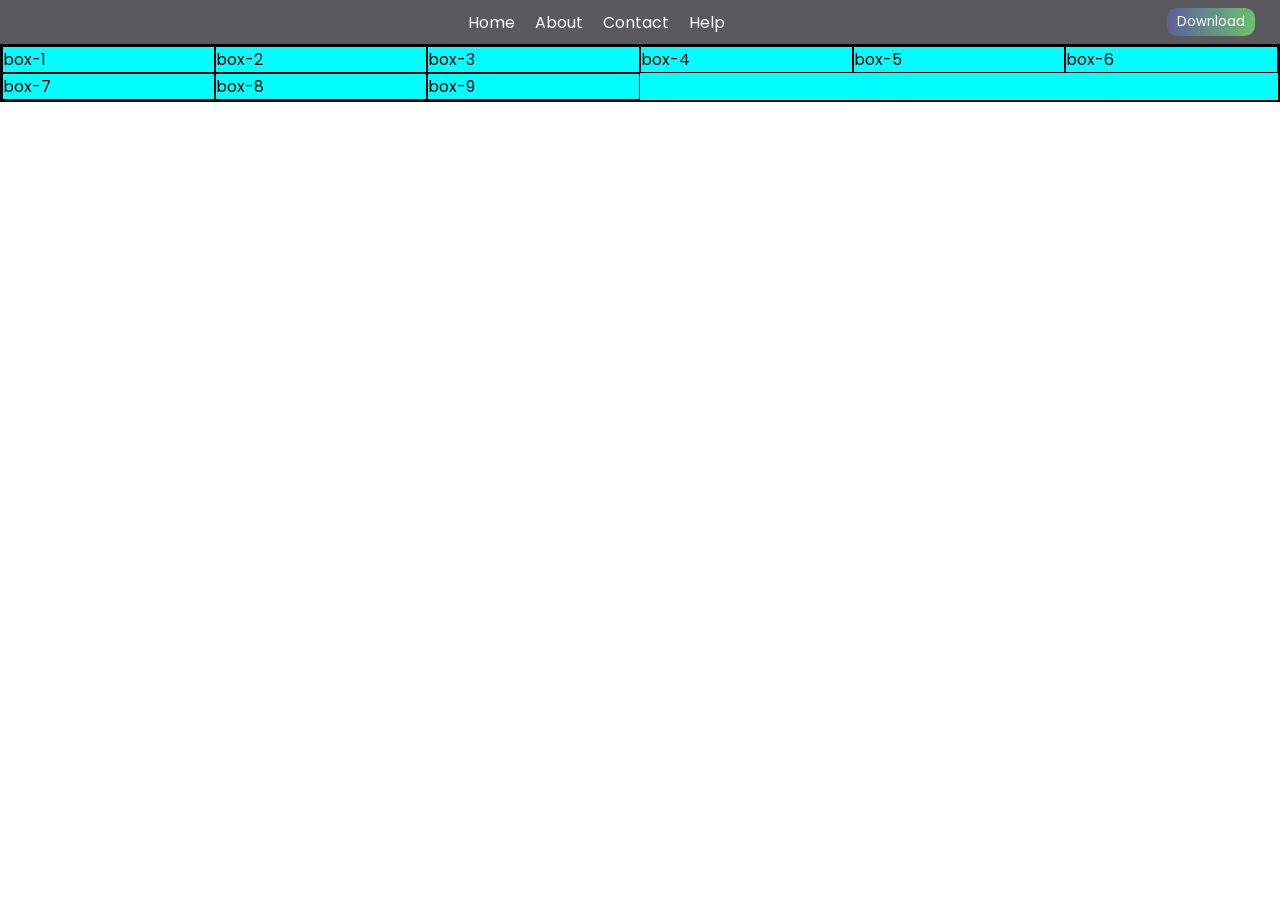
==== index.html @ 25221c34 "Add files via upload" ====
<!DOCTYPE html>
<html lang="en">

<head>
    <meta charset="UTF-8">
    <meta name="viewport" content="width=device-width, initial-scale=1.0">
    <title>navigation</title>
    <link rel="stylesheet" href="./style.css">

</head>

<body>
    <nav class="navigation">
        <div>
            <img class="logo" src="./assets/logo.svg" alt="">
        </div>
        <div class="menu-links">
            <a href="">Home</a>
            <a href="">About</a>
            <a href="">Contact</a>
            <a href="">Help</a>
        </div>
        <div>
            <button class="btn-nav">Download</button>
        </div>
    </nav>

    <div class="container">
        <!-- div.box-$*9{box-$} -->
        <div class="box box-1">box-1</div>
        <div class="box box-2">box-2</div>
        <div class="box box-3">box-3</div>
        <div class="box box-4">box-4</div>
        <div class="box box-5">box-5</div>
        <div class="box box-6">box-6</div>
        <div class="box box-7">box-7</div>
        <div class="box box-8">box-8</div>
        <div class="box box-9">box-9</div>
    </div>
    <!-- <div class="iframetag">
        <h1>Iframe tag</h1>
        <iframe width="560" height="315" src="https://www.youtube.com/embed/gSxl90vHJO4?si=rBKTrCVaa87Q_Ceg"
            title="YouTube video player" frameborder="0"
            allow="accelerometer; autoplay; clipboard-write; encrypted-media; gyroscope; picture-in-picture; web-share"
            referrerpolicy="strict-origin-when-cross-origin" allowfullscreen></iframe>
    </div> -->
    <!-- <div class="image">
        <img src="./assets/logo.png" alt="" width="500px" height="500px">

    </div> -->
</body>

</html>
---- style.css ----
@import url('https://fonts.googleapis.com/css2?family=Poppins:ital,wght@0,100;0,200;0,300;0,400;0,500;0,600;0,700;0,800;0,900;1,100;1,200;1,300;1,400;1,500;1,600;1,700;1,800;1,900&display=swap');

* {
    font-family: "Poppins", sans-serif;
    font-style: normal;
    padding: 0%;
    margin: 0%;
}

a {
    text-decoration: none;
}

.navigation {
    display: flex;
    justify-content: space-between;
    align-items: center;
    background-color: rgb(89, 89, 94);
    padding: 8px 25px;
}

.logo {
    width: 40px;
}

.menu-links {
    display: flex;
    gap: 20px;

}

.menu-links a {
    color: white;
}

.btn-nav {
    background: linear-gradient(to right, rgb(94, 94, 157), rgb(107, 193, 107));
    border: none;
    padding: 4px 10px;
    border-radius: 10px;
    color: white;
    cursor: pointer;
}

.container {
    border: 2px solid black;
    background-color: aqua;
    display: grid;
    /* grid-template-columns: 100px 100px 100px; */
    /* grid-template-columns: 1fr 3fr 1fr; */
    /* grid-template-columns: repeat(3, 2fr);
    grid-template-columns: minmax(200px, 1fr) minmax(200px, 1fr);
    grid-template-columns: repeat(3, minmax(200px, 1fr)); */
    grid-template-columns: repeat(auto-fit, minmax(200px, 1fr));

}

.box {
    border: 1px solid;
}
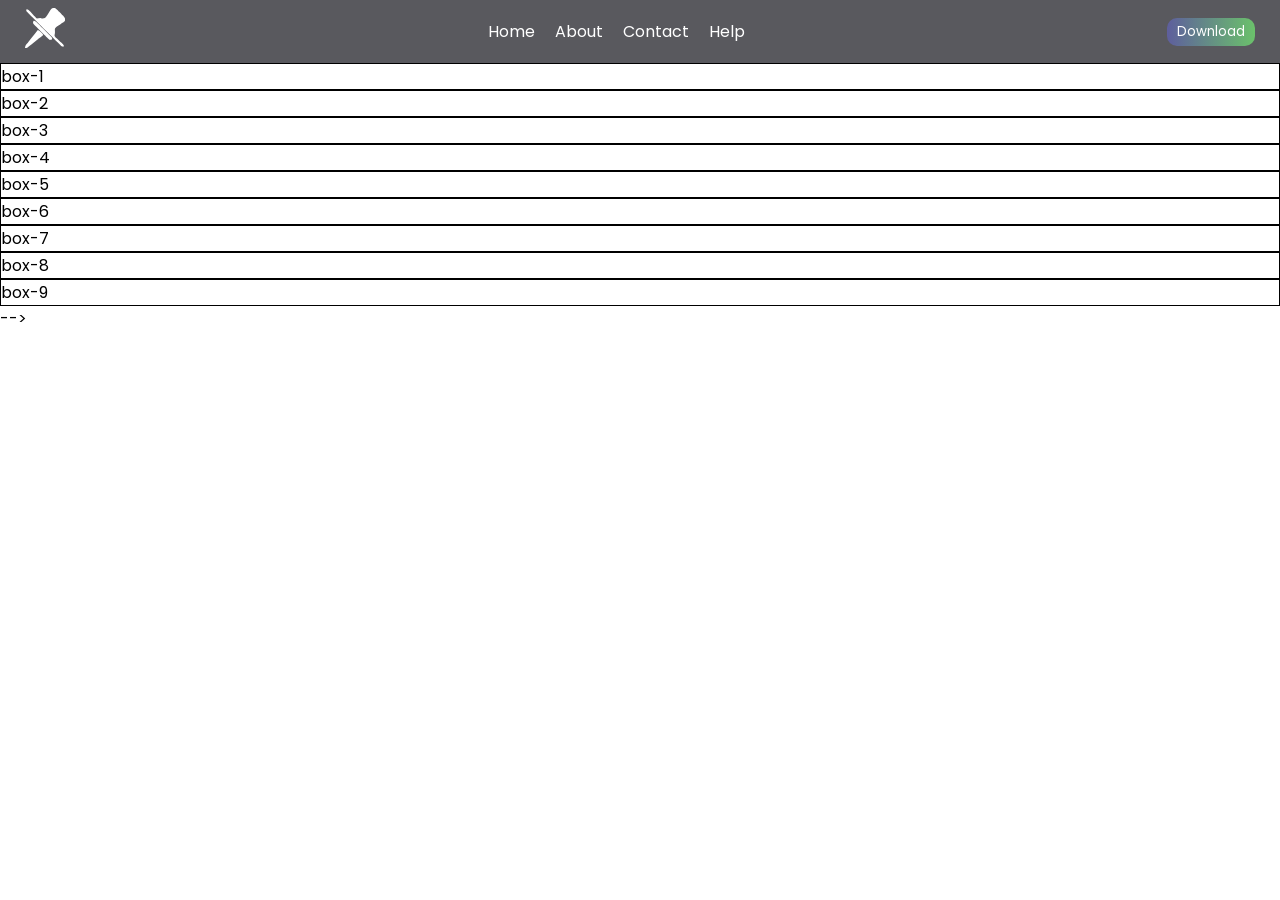
==== commit 16bd7807: "Fix HTML formatting and restore structure" ====
--- a/index.html
+++ b/index.html
@@ -25,7 +25,7 @@
         </div>
     </nav>
 
-    <div class="container">
+    <!-- <div class="container">
         <!-- div.box-$*9{box-$} -->
         <div class="box box-1">box-1</div>
         <div class="box box-2">box-2</div>
@@ -35,7 +35,7 @@
         <div class="box box-6">box-6</div>
         <div class="box box-7">box-7</div>
         <div class="box box-8">box-8</div>
-        <div class="box box-9">box-9</div>
+        <div class="box box-9">box-9</div> -->
     </div>
     <!-- <div class="iframetag">
         <h1>Iframe tag</h1>
@@ -50,4 +50,4 @@
     </div> -->
 </body>
 
-</html>+</html>
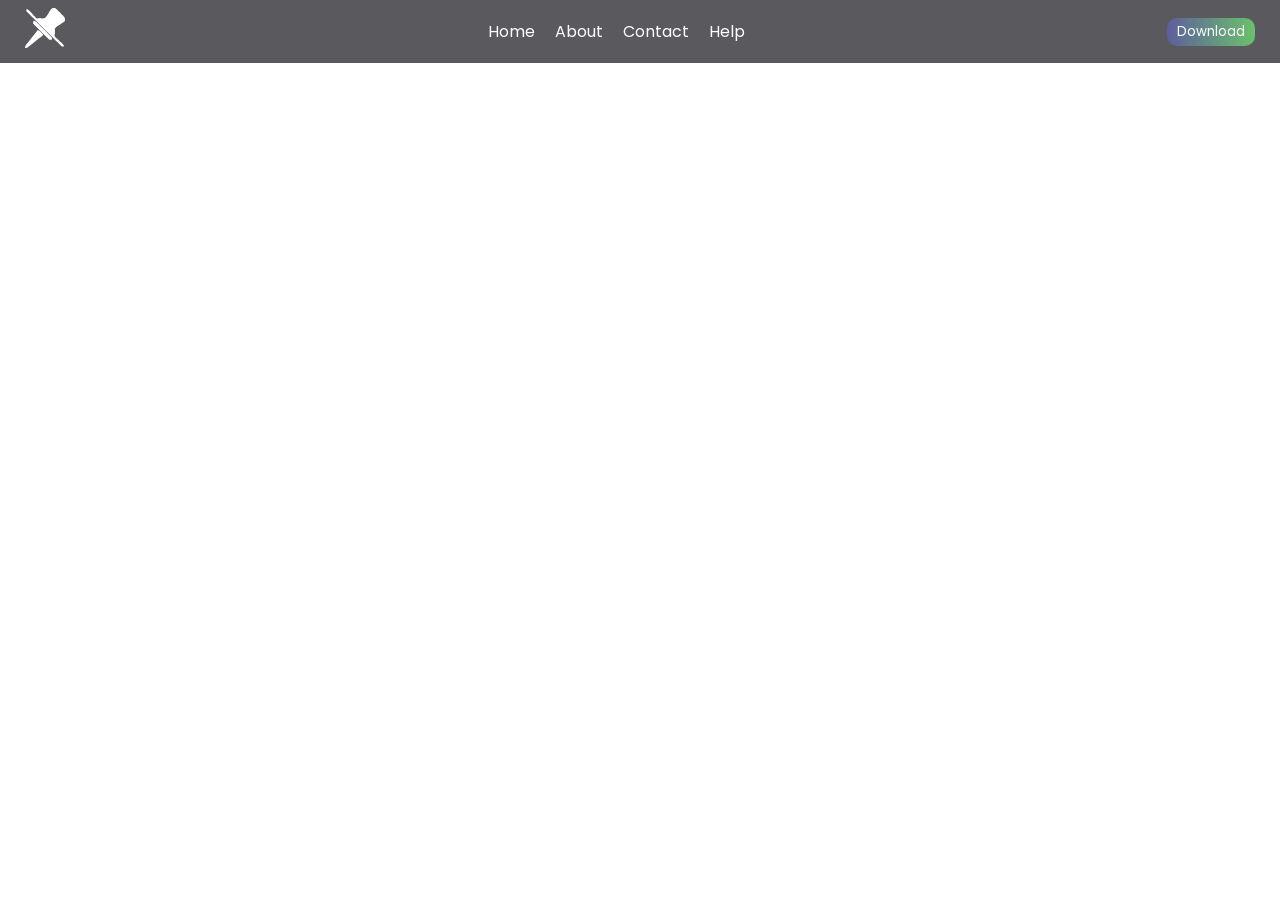
==== commit 04583234: "Fix HTML formatting and remove commented sections" ====
--- a/index.html
+++ b/index.html
@@ -26,7 +26,7 @@
     </nav>
 
     <!-- <div class="container">
-        <!-- div.box-$*9{box-$} -->
+        <!-- div.box-$*9{box-$}
         <div class="box box-1">box-1</div>
         <div class="box box-2">box-2</div>
         <div class="box box-3">box-3</div>
@@ -35,8 +35,8 @@
         <div class="box box-6">box-6</div>
         <div class="box box-7">box-7</div>
         <div class="box box-8">box-8</div>
-        <div class="box box-9">box-9</div> -->
-    </div>
+        <div class="box box-9">box-9</div>
+    </div> -->
     <!-- <div class="iframetag">
         <h1>Iframe tag</h1>
         <iframe width="560" height="315" src="https://www.youtube.com/embed/gSxl90vHJO4?si=rBKTrCVaa87Q_Ceg"
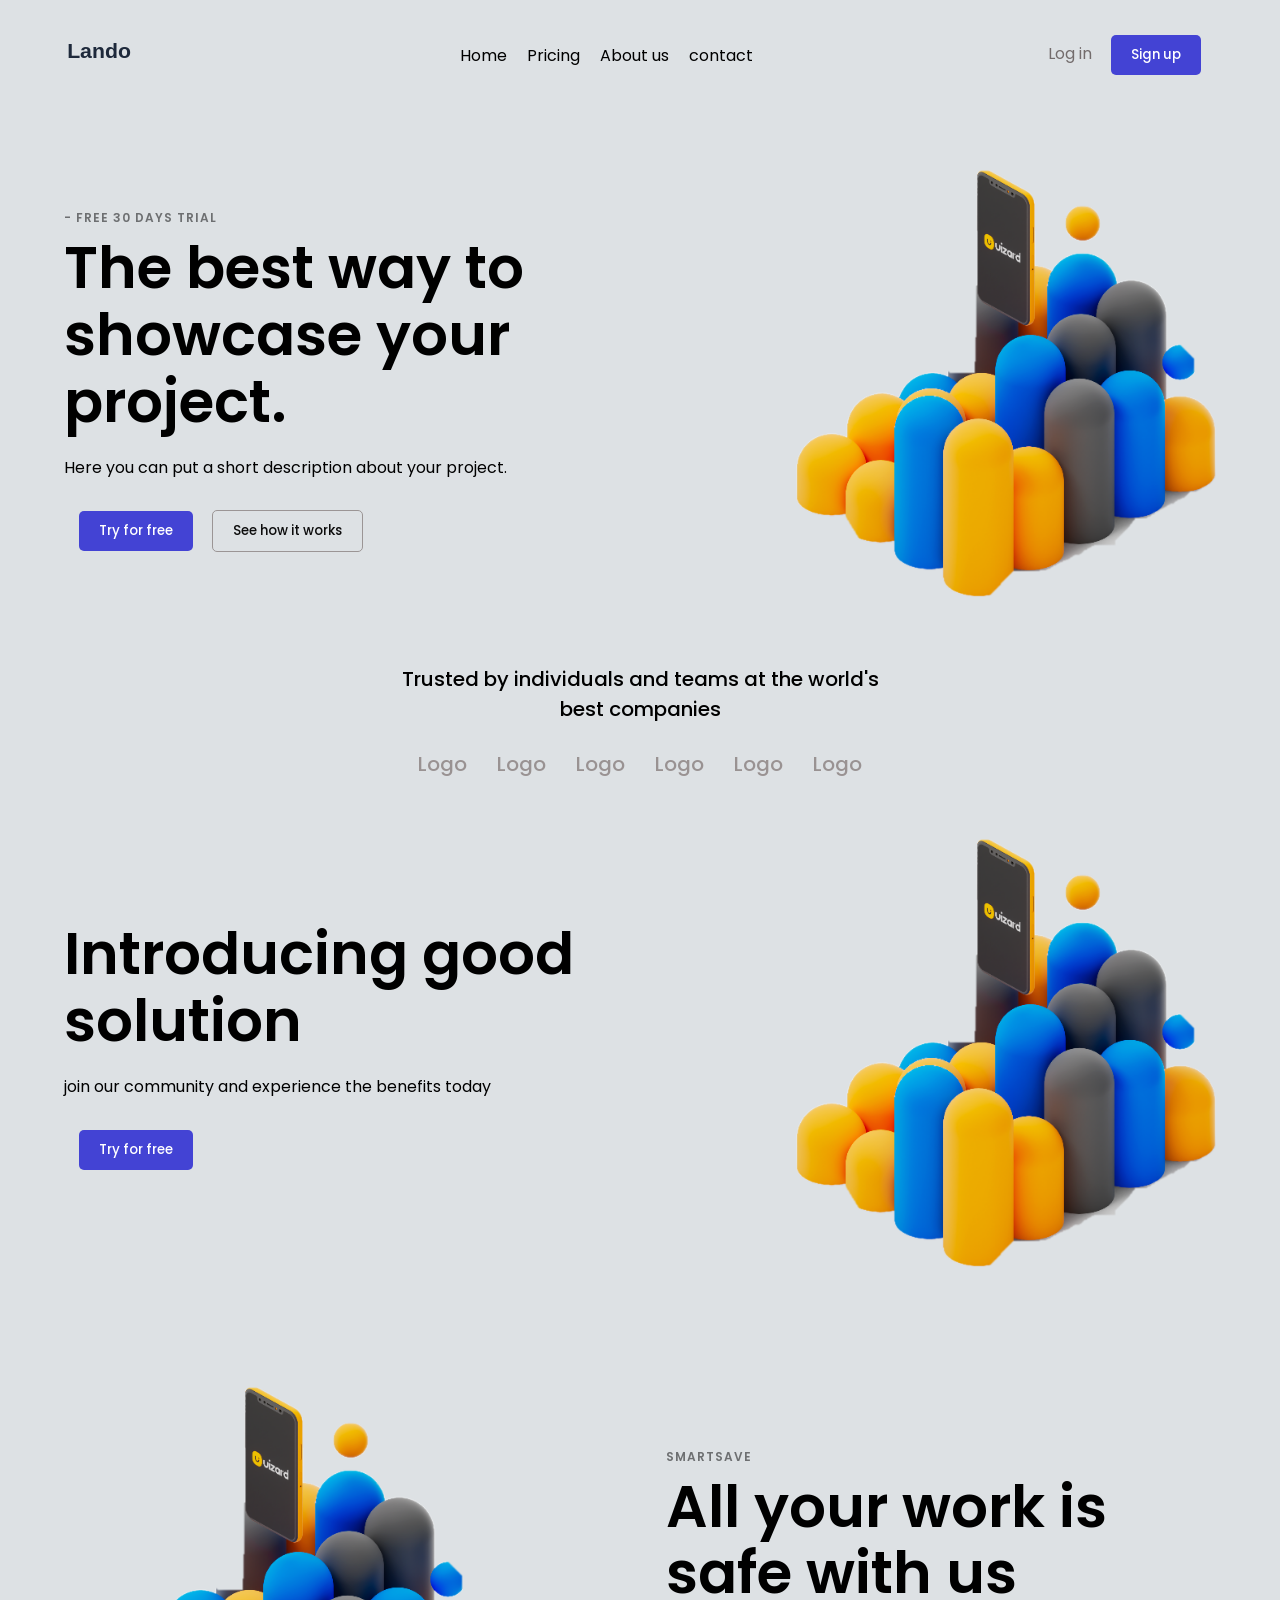
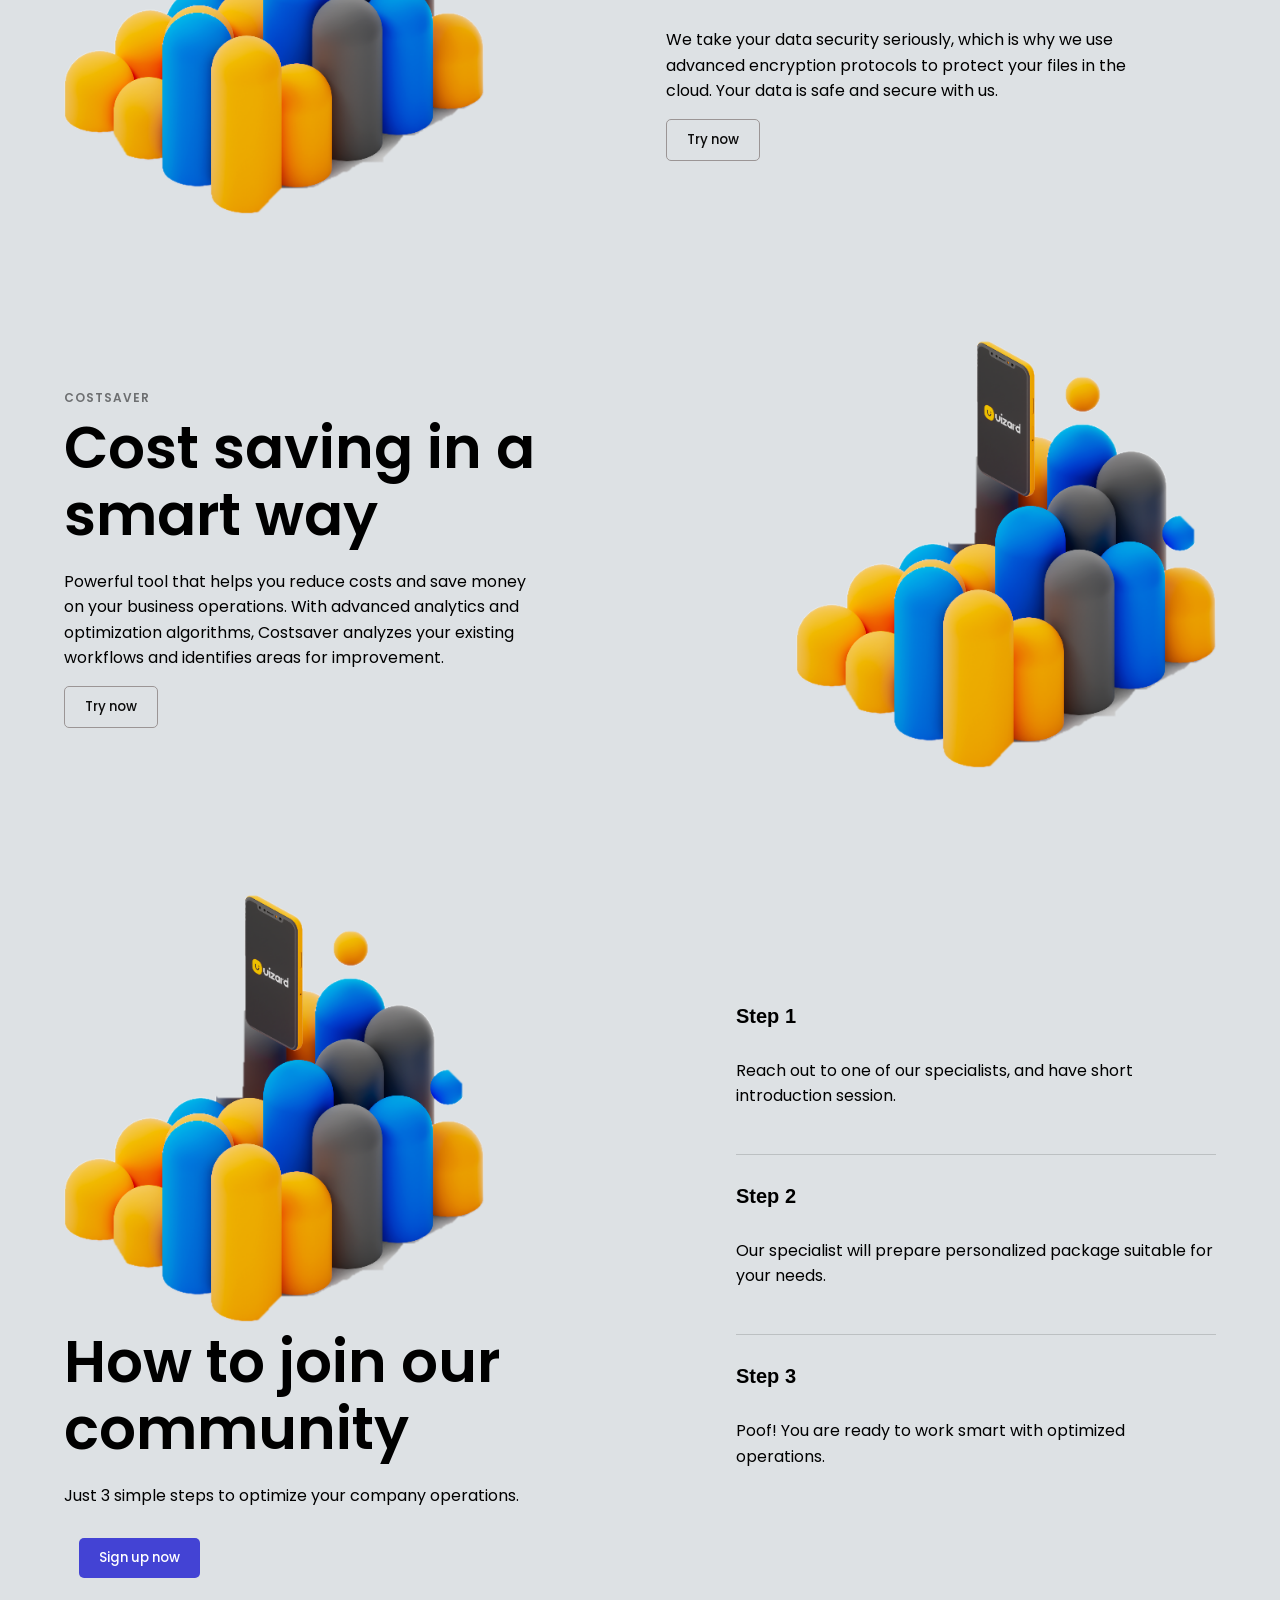
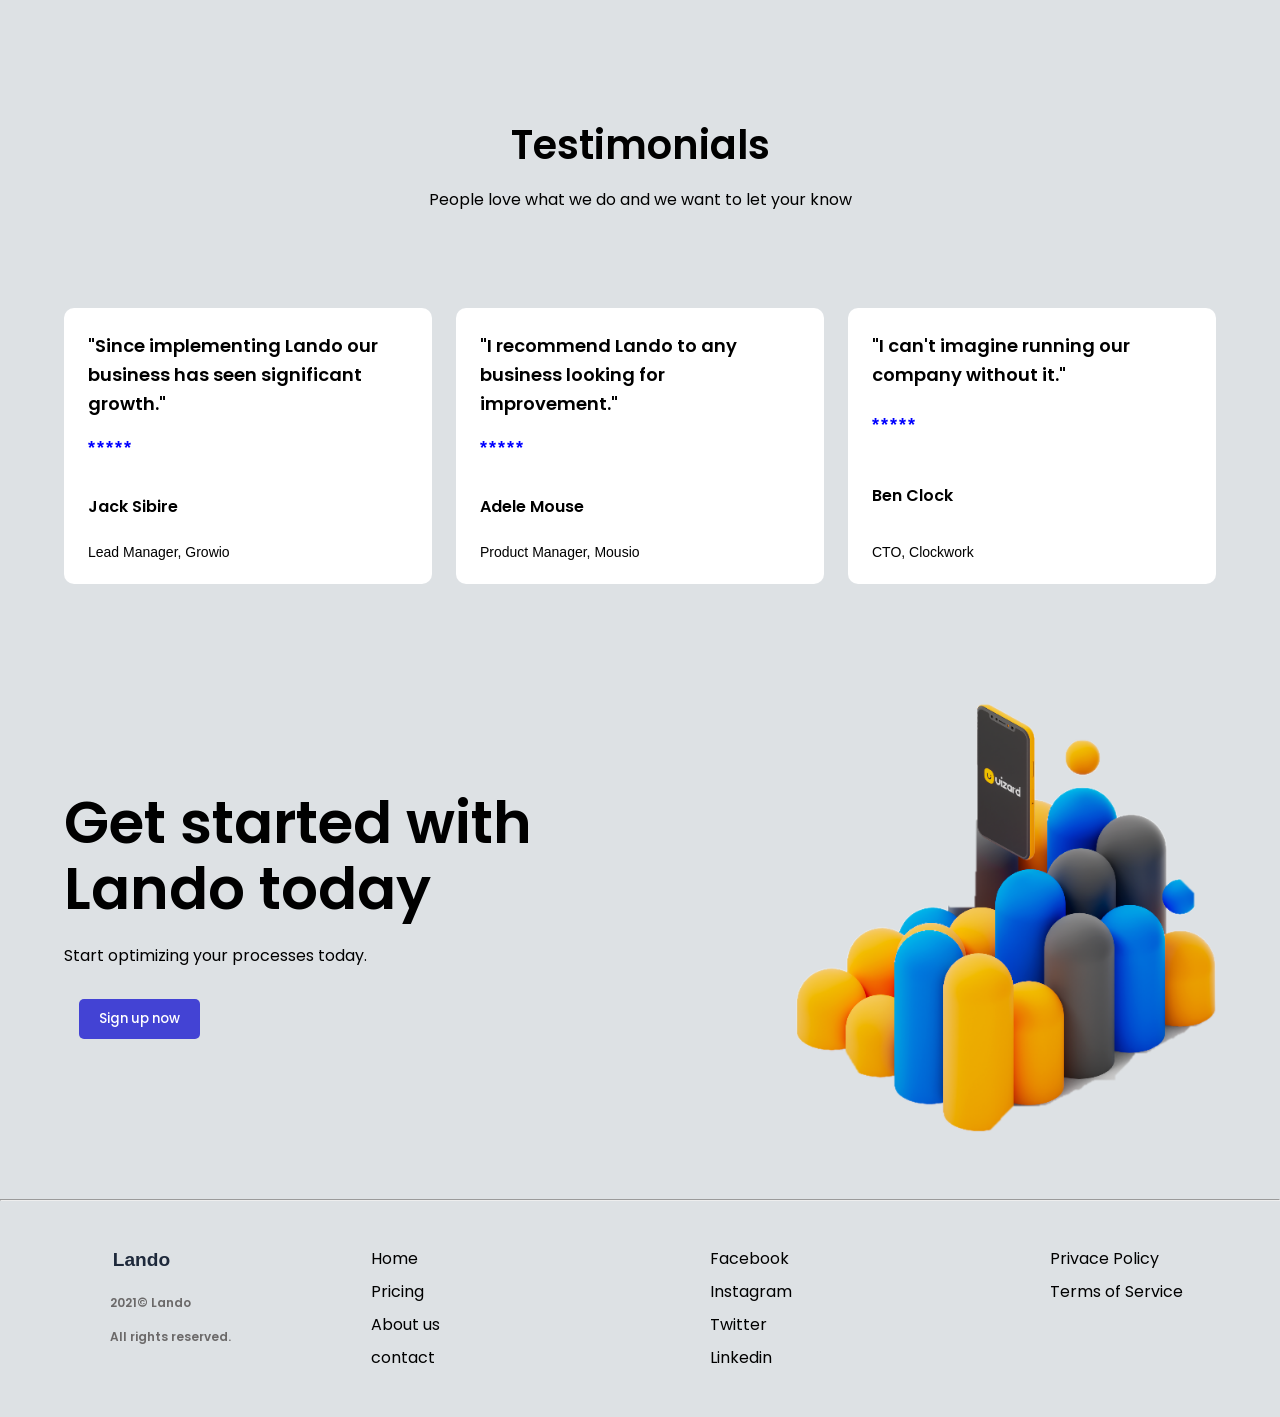
==== commit 26c1353c: "Add files via upload" ====
--- a/index.html
+++ b/index.html
@@ -4,7 +4,7 @@
 <head>
     <meta charset="UTF-8">
     <meta name="viewport" content="width=device-width, initial-scale=1.0">
-    <title>navigation</title>
+    <title>mini-project</title>
     <link rel="stylesheet" href="./style.css">
 
 </head>
@@ -12,42 +12,172 @@
 <body>
     <nav class="navigation">
         <div>
-            <img class="logo" src="./assets/logo.svg" alt="">
+            <img class="main-logo" src="./assets/logo.svg" alt="">
         </div>
         <div class="menu-links">
             <a href="">Home</a>
-            <a href="">About</a>
-            <a href="">Contact</a>
-            <a href="">Help</a>
+            <a href="">Pricing</a>
+            <a href="">About us</a>
+            <a href="">contact</a>
         </div>
         <div>
-            <button class="btn-nav">Download</button>
+            <a href="">Log in</a>
+            <button class="btn-nav">Sign up</button>
         </div>
     </nav>
 
-    <!-- <div class="container">
-        <!-- div.box-$*9{box-$}
-        <div class="box box-1">box-1</div>
-        <div class="box box-2">box-2</div>
-        <div class="box box-3">box-3</div>
-        <div class="box box-4">box-4</div>
-        <div class="box box-5">box-5</div>
-        <div class="box box-6">box-6</div>
-        <div class="box box-7">box-7</div>
-        <div class="box box-8">box-8</div>
-        <div class="box box-9">box-9</div>
-    </div> -->
-    <!-- <div class="iframetag">
-        <h1>Iframe tag</h1>
-        <iframe width="560" height="315" src="https://www.youtube.com/embed/gSxl90vHJO4?si=rBKTrCVaa87Q_Ceg"
-            title="YouTube video player" frameborder="0"
-            allow="accelerometer; autoplay; clipboard-write; encrypted-media; gyroscope; picture-in-picture; web-share"
-            referrerpolicy="strict-origin-when-cross-origin" allowfullscreen></iframe>
-    </div> -->
-    <!-- <div class="image">
-        <img src="./assets/logo.png" alt="" width="500px" height="500px">
+    <div class="home page0">
+        <div class="home-p">
+            <p class="badge">- FREE 30 DAYS TRIAL</p>
+            <p class="head">The best way to showcase your project.</p>
+            <p class="description">Here you can put a short description about your project.</p>
+            <button class="btn-nav">Try for free</button>
+            <button class="btn">See how it works</button>
+        </div>
+        <div>
+            <img class="image image1" src="./assets/home-icon-2.png" alt="">
+        </div>
+    </div>
+    <div class="design">
+        <span>Trusted by individuals and teams at the world's <br> best companies </span><br>
+        <div class="logo">
+            <span>Logo</span>
+            <span>Logo</span>
+            <span>Logo</span>
+            <span>Logo</span>
+            <span>Logo</span>
+            <span>Logo</span>
+        </div>
+    </div>
+    <div class="home page-1">
+        <div class="page-1.1">
+            <p class="head">Introducing good solution</p>
+            <p>join our community and experience the benefits today</p>
+            <button class=" btn-nav">Try for free</button>
+        </div>
+        <img class="image image2" src="./assets/home-icon-2.png" alt="">
+    </div>
 
-    </div> -->
-</body>
+    <div class="home page-2">
+        <div>
+            <img class="image image3" src="./assets/home-icon-2.png" alt="">
+        </div>
+        <div>
+            <p class="badge">SMARTSAVE</p>
+            <p class="head">All your work is safe
+                with us</p>
+            <p>We take your data security seriously, which is
+                why we use advanced encryption protocols
+                to protect your files in the cloud. Your data is
+                safe and secure with us.</p>
+            <button class=" btn">Try now</button>
+        </div>
+    </div>
 
-</html>
+    <div class="home page-3">
+        <div>
+            <p class="badge">COSTSAVER</p>
+            <p class="head">Cost saving in a
+                smart way</p>
+            <p>Powerful tool that helps you reduce costs and save money on
+                your business operations. With advanced analytics and
+                optimization algorithms, Costsaver analyzes your existing
+                workflows and identifies areas for improvement.</p>
+            <button class=" btn">Try now</button>
+        </div>
+        <div>
+            <img class="image image3" src="./assets/home-icon-2.png" alt="">
+        </div>
+    </div>
+
+    <div class="home page-4">
+        <div>
+            <img class="image image3" src="./assets/home-icon-2.png" alt="">
+            <p class="head">How to join our
+                community</p>
+            <p>Just 3 simple steps to optimize your company
+                operations.</p>
+            <button class=" btn-nav">Sign up now</button>
+        </div>
+
+        <div class="steps">
+            <h1>step 1</h1>
+            <p>Reach out to one of our specialists,
+                and have short introduction session.</p>
+            <hr>
+            <h1>step 2</h1>
+            <p>Our specialist will prepare
+                personalized package suitable for
+                your needs.</p>
+            <hr>
+            <h1>step 3</h1>
+            <p>Poof! You are ready to work smart
+                with optimized operations.</p>
+
+        </div>
+
+    </div>
+    <div class="page-5">
+        <p class="head-1"> Testimonials</p>
+        <p class="p-5">People love what we do and we want to let your know</p>
+    </div>
+    <div class="card">
+        <div class="cards card-1">
+            <p class="review">"Since implementing
+                Lando our business has
+                seen significant growth."</p>
+            <span class="star">*****</span><br>
+            <span class="name">Jack Sibire</span><br>
+            <span class="role">Lead Manager, Growio</span>
+        </div>
+        <div class="cards card-2">
+            <p class="review">"I recommend Lando to
+                any business looking for
+                improvement."</p>
+            <span class="star">*****</span><br>
+            <span class="name">Adele Mouse</span><br>
+            <span class="role">Product Manager, Mousio</span>
+        </div>
+        <div class="cards card-3">
+            <p class="review">"I can't imagine running
+                our company without it."</p>
+            <span class="star">*****</span><br>
+            <span class="name">Ben Clock</span><br>
+            <span class="role">CTO, Clockwork</span>
+        </div>
+    </div>
+
+    <div class="home page-6">
+        <div>
+            <p class="head">Get started with Lando today</p>
+            <p>Start optimizing your processes today.</p>
+            <button class=" btn-nav">Sign up now</button>
+        </div>
+        <div>
+            <img class="image image3" src="./assets/home-icon-2.png" alt="">
+        </div>
+    </div>
+    <hr>
+    <nav class="navigation-down">
+        <div class="nav-1">
+            <img class="logo-1" src="./assets/logo.svg" alt="">
+            <p class="end">2021&copy; Lando</p>
+            <p class="end">All rights reserved.</p>
+        </div>
+        <div class="menu1-links links ">
+            <a href="">Home</a>
+            <a href="">Pricing</a>
+            <a href="">About us</a>
+            <a href="">contact</a>
+        </div>
+        <div class="social-links links">
+            <a href="">Facebook</a>
+            <a href="">Instagram</a>
+            <a href="">Twitter</a>
+            <a href="">Linkedin</a>
+        </div>
+        <div class="policy-links links">
+            <a href="">Privace Policy</a>
+            <a href="">Terms of Service</a>
+        </div>
+</body>
--- a/style.css
+++ b/style.css
@@ -5,56 +5,404 @@
     font-style: normal;
     padding: 0%;
     margin: 0%;
+    background-color: rgb(221, 225, 228);
 }
 
 a {
     text-decoration: none;
+    color: rgb(115, 108, 108);
+}
+
+p {
+    font-size: 16px;
+    max-width: 480px;
+    line-height: 1.6;
+    margin-bottom: 15px;
 }
 
 .navigation {
     display: flex;
     justify-content: space-between;
     align-items: center;
-    background-color: rgb(89, 89, 94);
-    padding: 8px 25px;
-}
-
-.logo {
-    width: 40px;
+    padding: 20px 5%;
+    max-width: 1200px;
+}
+
+.main-logo {
+    width: 100px;
+    /* display: block;
+    height: auto; */
 }
 
 .menu-links {
     display: flex;
     gap: 20px;
-
+    cursor: pointer;
+    align-items: center;
 }
 
 .menu-links a {
-    color: white;
+    color: black;
+    font: 600;
+    transition: color 0.2s;
+}
+
+.menu-links a:hover {
+    color: rgb(99, 99, 222);
 }
 
 .btn-nav {
-    background: linear-gradient(to right, rgb(94, 94, 157), rgb(107, 193, 107));
+    padding: 10px 20px;
+    border-radius: 5px;
+    margin: 15px;
     border: none;
-    padding: 4px 10px;
-    border-radius: 10px;
+    background-color: rgb(67, 67, 212);
     color: white;
     cursor: pointer;
-}
-
-.container {
-    border: 2px solid black;
-    background-color: aqua;
-    display: grid;
-    /* grid-template-columns: 100px 100px 100px; */
-    /* grid-template-columns: 1fr 3fr 1fr; */
-    /* grid-template-columns: repeat(3, 2fr);
-    grid-template-columns: minmax(200px, 1fr) minmax(200px, 1fr);
-    grid-template-columns: repeat(3, minmax(200px, 1fr)); */
-    grid-template-columns: repeat(auto-fit, minmax(200px, 1fr));
-
-}
-
-.box {
-    border: 1px solid;
+    font-weight: 500;
+    transition: 0.3s;
+}
+
+.btn-nav:hover {
+    background-color: rgb(240, 240, 246);
+    color: black;
+}
+
+.btn {
+    padding: 10px 20px;
+    border-radius: 5px;
+    border: 1px solid rgb(155, 149, 149);
+    background-color: transparent;
+    color: rgb(12, 12, 12);
+    cursor: pointer;
+    font-weight: 500;
+    transition: 0.3s;
+}
+
+.btn:hover {
+    background-color: rgb(67, 67, 212);
+    color: white;
+    border: none;
+}
+
+.home {
+    display: flex;
+    justify-content: space-between;
+    align-items: center;
+    max-width: 1200px;
+    padding: 60px 5%;
+    gap: 40px;
+    min-height: auto;
+}
+
+.badge {
+    font-size: 12px;
+    font-weight: 600;
+    color: rgb(109, 111, 113);
+    letter-spacing: 1px;
+    margin-bottom: 8px;
+}
+
+.head {
+    max-width: 550px;
+    font-size: 58px;
+    /* font-size: clamp(2rem, 4vw, 3.5rem); */
+    font-weight: 600;
+    line-height: 1.15;
+    margin-bottom: 20px;
+}
+
+.head-1 {
+    font-size: 40px;
+    /* font-size: clamp(1.8rem, 3.5vw, 2.5rem); */
+    font-weight: 600;
+    text-align: center;
+    margin-bottom: 10px;
+}
+
+.image {
+    width: 100%;
+    max-width: 420px;
+    object-fit: contain;
+    height: auto;
+}
+
+.design {
+    text-align: center;
+}
+
+.design span {
+    font-size: 20px;
+    font-weight: 500;
+}
+
+.logo {
+    font-weight: 600;
+    color: rgb(153, 146, 146);
+    font-size: 24px;
+    display: flex;
+    margin-top: 25px;
+    justify-content: center;
+    align-items: center;
+    gap: 30px;
+    flex-wrap: wrap;
+}
+
+.steps {
+    display: flex;
+    flex-direction: column;
+    row-gap: 30px;
+}
+
+
+.steps h1 {
+    font-size: 20px;
+    font-weight: 700;
+    text-transform: capitalize;
+}
+
+.steps hr {
+    border: none;
+    border-top: 1px solid rgba(0, 0, 0, 0.15);
+}
+
+
+.page-5 {
+    display: flex;
+    flex-direction: column;
+    align-items: center;
+    text-align: center;
+    padding: 60px;
+}
+
+.p-5 {
+    font-size: 16px;
+    max-width: 600px;
+}
+
+
+.card {
+    display: flex;
+    justify-content: center;
+    gap: 24px;
+    max-width: 1200px;
+    flex-wrap: wrap;
+    margin: 20px auto 60px;
+    padding: 0 5%;
+
+}
+
+.cards {
+    flex: 1 1 280px;
+    max-width: 350px;
+    padding: 24px;
+    border: none;
+    background: white;
+    color: black;
+    border-radius: 10px;
+    display: flex;
+    flex-direction: column;
+    justify-content: space-between;
+}
+
+
+.review {
+    font-size: 18px;
+    font-weight: 600;
+    background-color: white;
+    margin-bottom: 20px;
+}
+
+.star {
+    color: blue;
+    font-size: 18px;
+    font-weight: 900;
+    background-color: white;
+    letter-spacing: 2px;
+    margin-bottom: 10px;
+    display: block;
+}
+
+.name {
+    font-size: 16px;
+    font-weight: 600;
+    background-color: white;
+
+}
+
+.role {
+    background-color: white;
+    font-size: 14px;
+    font-weight: 200;
+}
+
+.navigation-down {
+    display: flex;
+    justify-content: space-around;
+    padding: 20px 15px;
+    margin: 25px;
+    row-gap: 10px;
+    width: 100%;
+
+}
+
+.logo-1 {
+    width: 90px;
+    height: auto;
+    margin-bottom: 12px;
+}
+
+.end {
+    font-size: 12px;
+    font-weight: 600;
+    color: rgb(107, 105, 105);
+}
+
+
+.menu1-links {
+    width: 200px;
+    display: flex;
+    flex-direction: column;
+    justify-items: flex-start;
+    row-gap: 8px;
+}
+
+.social-links {
+    width: 200px;
+    display: flex;
+    flex-direction: column;
+    justify-items: flex-start;
+    row-gap: 8px;
+}
+
+.policy-links {
+    width: 200px;
+    height: 126px;
+    display: flex;
+    flex-direction: column;
+    row-gap: 8px;
+}
+
+.links a {
+    color: black;
+    font: 800;
+}
+
+.links a:hover {
+    color: rgb(99, 99, 222);
+}
+
+@media (max-width: 992px) {
+
+    .home-page {
+        gap: 30px;
+        padding: 40px 5%;
+    }
+
+    .image {
+        max-width: 320px;
+    }
+}
+
+@media (max-width: 768px) {
+
+    /* Stack navigation */
+    .navigation {
+        flex-direction: column;
+        gap: 15px;
+        text-align: center;
+    }
+
+    .menu-links {
+        flex-wrap: wrap;
+        justify-content: center;
+        gap: 15px;
+    }
+
+    /* Stack sections into columns rather than shrinking elements */
+    .home {
+        flex-direction: column;
+        text-align: center;
+        padding: 40px 5%;
+    }
+
+    /* Reverse order on alternate sections so visual hierarchy stays balanced */
+    .page-2,
+    .page-4,
+    .page-6 {
+        flex-direction: column-reverse;
+    }
+
+    .head,
+    .head-1 {
+        text-align: center;
+        margin-left: auto;
+        margin-right: auto;
+    }
+
+    p {
+        margin-left: auto;
+        margin-right: auto;
+    }
+
+    .image {
+        max-width: 260px;
+        margin-top: 20px;
+    }
+
+    .steps {
+        text-align: left;
+        margin-top: 20px;
+        width: 100%;
+    }
+
+    /* Stack Footer columns */
+    .navigation-down {
+        flex-direction: column;
+        align-items: center;
+        text-align: center;
+        gap: 25px;
+    }
+
+    .nav-1 {
+        display: flex;
+        flex-direction: column;
+        align-items: center;
+    }
+}
+
+/*contact page */
+
+.contact {
+    display: flex;
+    justify-content: space-evenly;
+    align-items: center;
+}
+
+.contact-form {
+    display: flex;
+    flex-direction: column;
+    gap: 22px;
+}
+
+.form-group {
+    display: flex;
+    flex-direction: column;
+    gap: 10px
+}
+
+.form-group label {
+    font-size: 18px;
+    font-weight: 600;
+    color: rgb(113, 111, 111);
+}
+
+.form-group input {
+    font-size: 14px;
+    font-weight: 600;
+    background-color: white;
+    border-radius: 12px;
+    border: none;
+    padding: 18px 22px;
+
 }
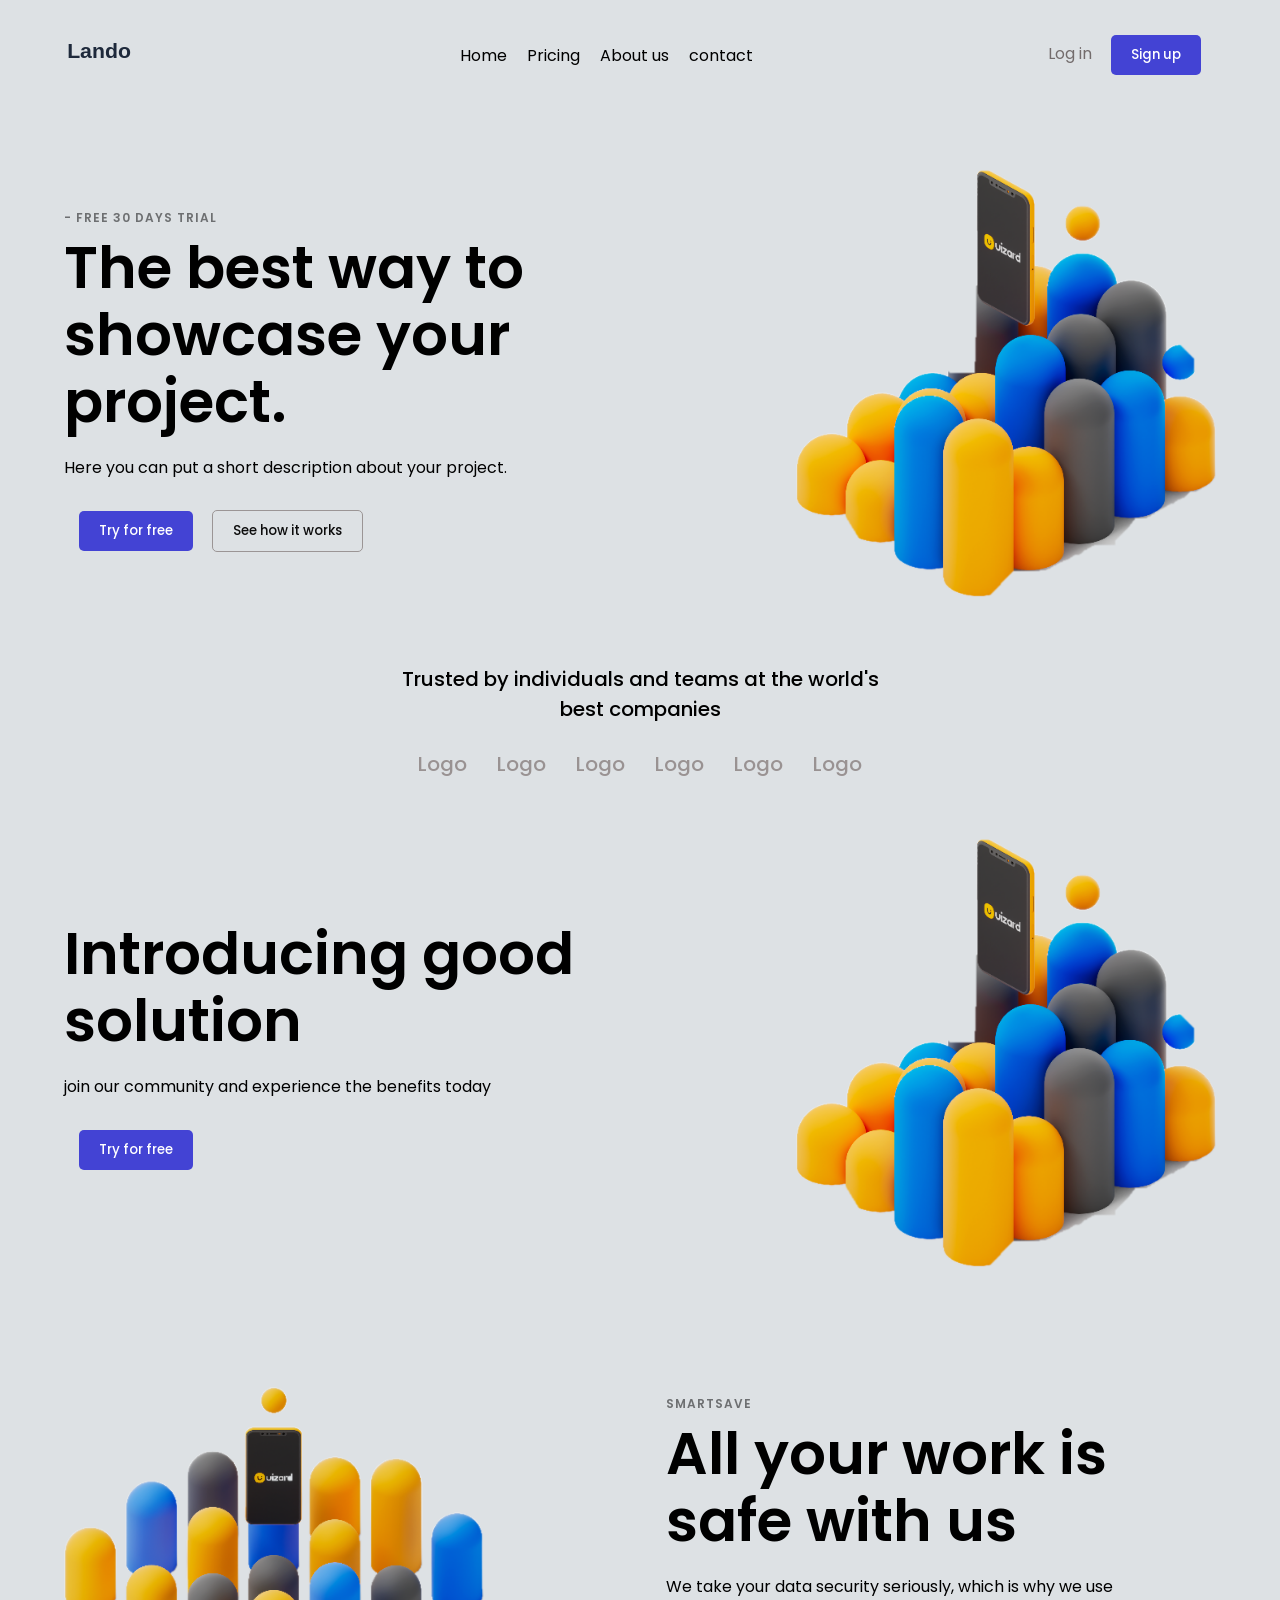
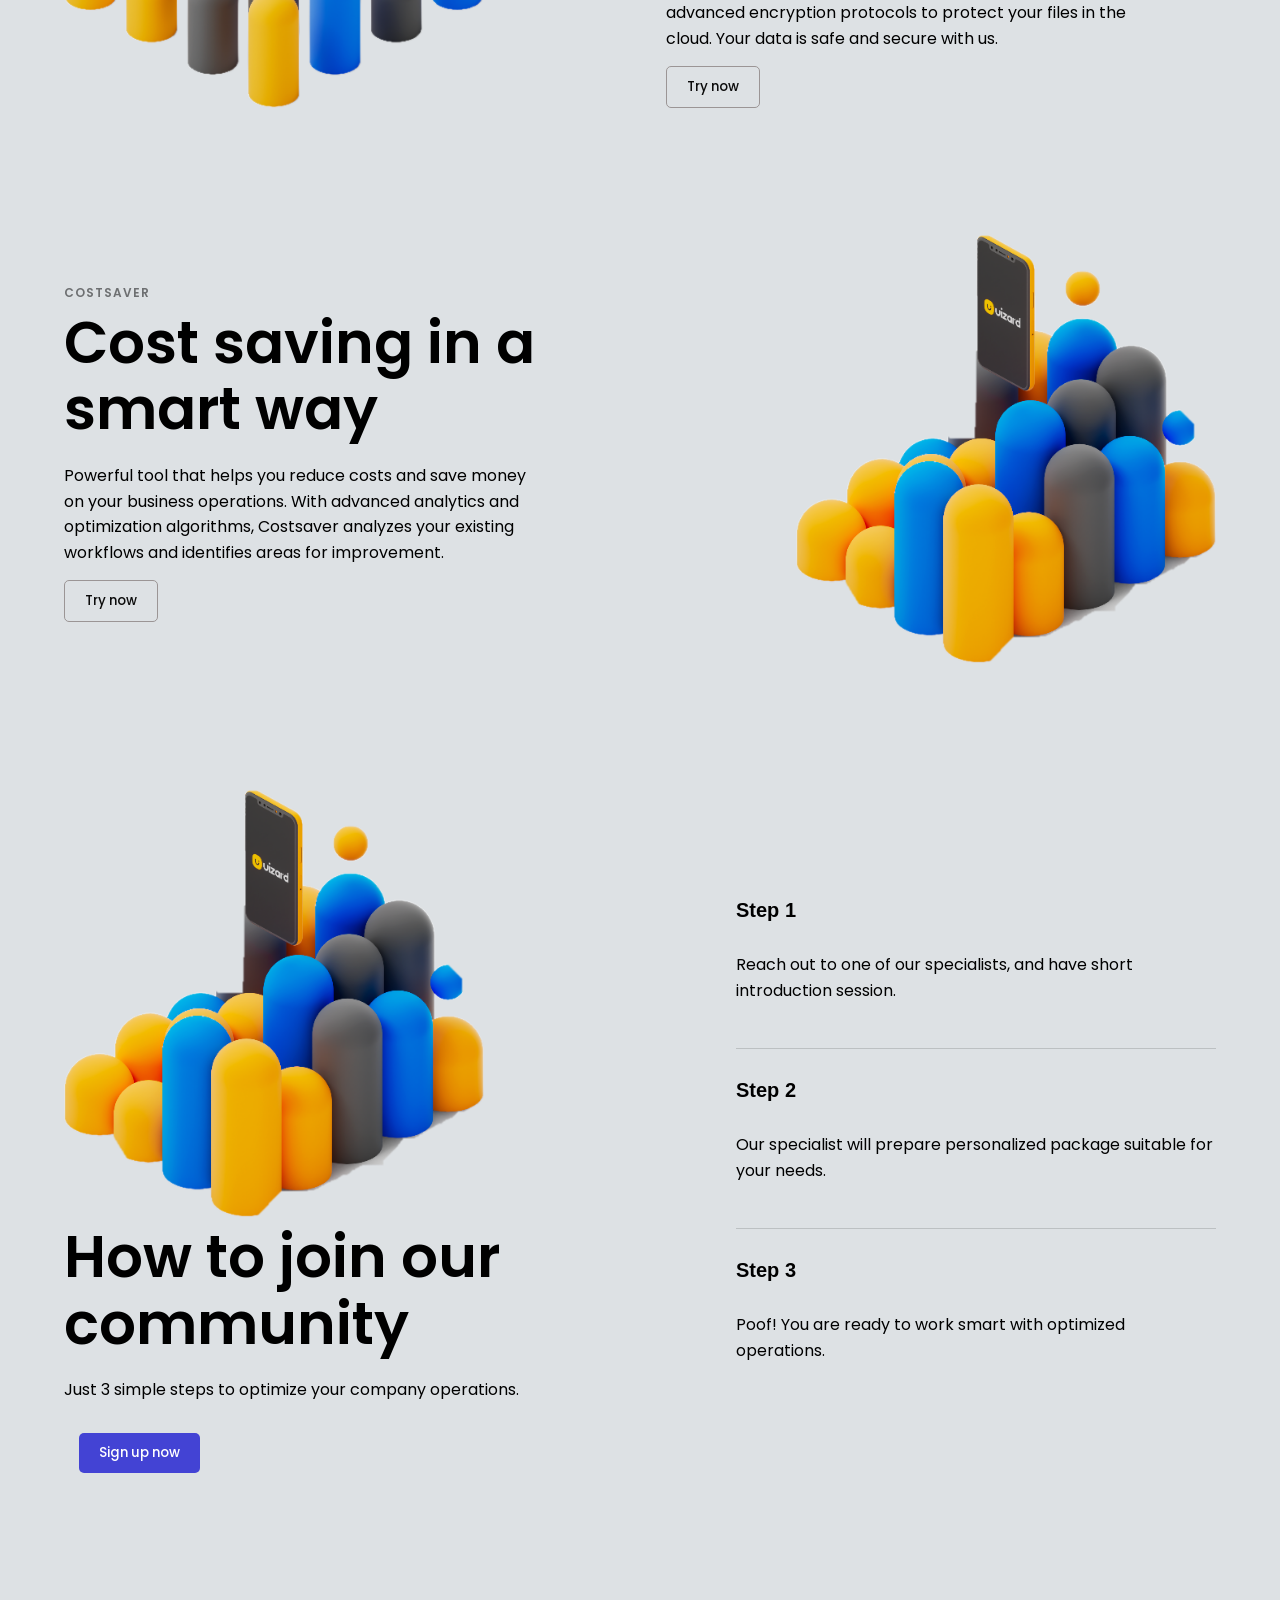
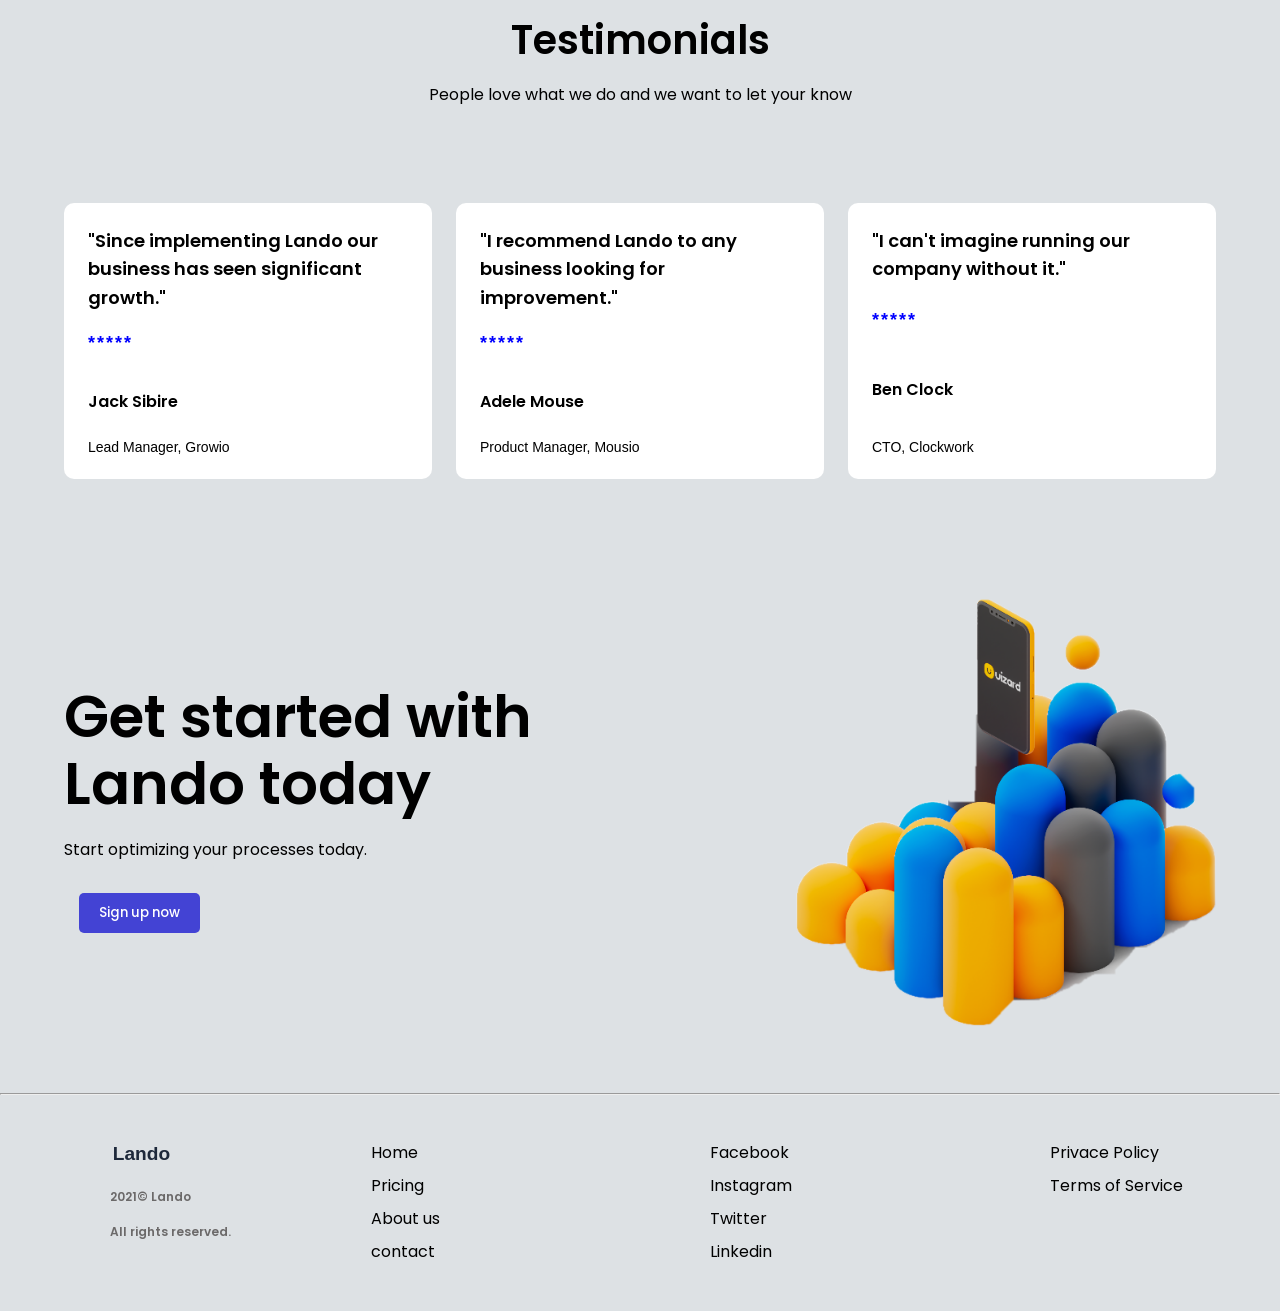
==== commit ff389faa: "Add files via upload" ====
--- a/index.html
+++ b/index.html
@@ -15,10 +15,10 @@
             <img class="main-logo" src="./assets/logo.svg" alt="">
         </div>
         <div class="menu-links">
-            <a href="">Home</a>
-            <a href="">Pricing</a>
-            <a href="">About us</a>
-            <a href="">contact</a>
+            <a href="index.html">Home</a>
+            <a href="pricing.html">Pricing</a>
+            <a href="about.html">About us</a>
+            <a href="contact.html">contact</a>
         </div>
         <div>
             <a href="">Log in</a>
@@ -60,7 +60,7 @@
 
     <div class="home page-2">
         <div>
-            <img class="image image3" src="./assets/home-icon-2.png" alt="">
+            <img class="image image3" src="./assets/isolated_3d_graphic.png" alt="">
         </div>
         <div>
             <p class="badge">SMARTSAVE</p>
@@ -180,4 +180,6 @@
             <a href="">Privace Policy</a>
             <a href="">Terms of Service</a>
         </div>
-</body>+</body>
+
+</html>
--- a/style.css
+++ b/style.css
@@ -374,9 +374,14 @@
 /*contact page */
 
 .contact {
-    display: flex;
-    justify-content: space-evenly;
-    align-items: center;
+
+    display: flex;
+    justify-content: space-between;
+    align-items: center;
+    max-width: 1200px;
+    padding: 60px 5%;
+    gap: 40px;
+    min-height: auto;
 }
 
 .contact-form {
@@ -405,4 +410,330 @@
     border: none;
     padding: 18px 22px;
 
+}
+
+@media (max-width:992px) {
+    .contact {
+        gap: 30px;
+        padding: 40px
+    }
+
+    .image {
+        max-width: 320px
+    }
+}
+
+@media (max-width: 768px) {
+
+    .contact {
+        flex-direction: column;
+        text-align: center;
+        padding: 40px;
+    }
+
+    .image {
+        max-width: 260px;
+        margin-top: 20px;
+    }
+}
+
+
+/* about page */
+.about-us {
+    max-width: 100%;
+    margin: auto;
+}
+
+.abt1 {
+    display: flex;
+    flex-direction: column;
+    justify-content: center;
+    align-items: center;
+    gap: 40px;
+    margin-bottom: 20px;
+}
+
+.abt2 {
+    display: flex;
+    justify-content: space-around;
+    align-items: center;
+    gap: 40px;
+    padding: 40px 60px;
+
+
+}
+
+.abt3-1 {
+    width: 100%;
+    display: flex;
+    flex-direction: column;
+    justify-content: center;
+    align-items: center;
+    margin-bottom: 40px;
+}
+
+.container {
+    display: grid;
+    grid-template-columns: repeat(4, 1fr);
+    max-width: 100%;
+    gap: 10px;
+    margin-bottom: 50px;
+
+}
+
+.box {
+    display: flex;
+    flex-direction: column;
+    justify-content: space-evenly;
+    align-items: center;
+}
+
+.img {
+    width: 150px;
+    height: 125px;
+
+    border-radius: 100px;
+    margin-bottom: 10px;
+
+}
+
+.abt4 {
+    width: 100%;
+    display: flex;
+    justify-content: center;
+    align-items: center;
+    margin-bottom: 40px;
+    padding: 50px;
+}
+
+
+/* pricing page */
+
+.price-1 {
+    display: flex;
+    flex-direction: column;
+    justify-content: center;
+    align-items: center;
+    margin-bottom: 50px;
+}
+
+.price-2 {
+    display: flex;
+    justify-content: center;
+    width: 100%;
+    height: 400px;
+    margin-bottom: 50px;
+}
+
+.price-2 {
+
+    .box-1,
+    .box-3 {
+        background-color: whitesmoke;
+        border-radius: 15px;
+        width: 300px;
+        align-items: flex-start;
+        padding: 20px 30px;
+        height: 270px;
+        /* border: 0.5px solid rgb(15, 15, 14); */
+    }
+
+    .box-2 {
+        border-radius: 15px;
+        background-color: whitesmoke;
+        width: 300px;
+        align-items: flex-start;
+        padding: 20px 30px;
+        height: 350px;
+        align-content: center;
+        border: 0.5px solid rgb(226, 226, 223);
+
+    }
+
+    .plan-type,
+    .price-tag,
+    .doller-tag,
+    .plan-text,
+    .month {
+        background-color: whitesmoke;
+
+    }
+
+    .price-design {
+        display: flex;
+        background-color: whitesmoke;
+        justify-content: center;
+        align-items: center;
+
+    }
+
+    .btn-nav.nav1 {
+        margin: 0px 0px 50px 170px;
+        border-radius: 70px;
+
+    }
+
+    .price-tag {
+        font-size: 60px;
+        font-weight: 600;
+    }
+
+    .doller-tag {
+        font-size: 28px;
+        font-weight: 500;
+    }
+
+    .plan-type {
+        font-size: 22px;
+        font-weight: 600;
+    }
+}
+
+.check-icon {
+    width: 15px;
+    height: 15px;
+    background-color: #2563eb;
+    /* Royal blue */
+    border-radius: 50%;
+}
+
+.price-3 {
+    display: flex;
+    flex-direction: column;
+}
+
+.topic {
+    display: flex;
+    justify-content: space-around;
+    align-items: center;
+}
+
+
+.features {
+    display: flex;
+    gap: 3px;
+}
+
+.join {
+    display: flex;
+    justify-content: space-around;
+    align-items: center;
+    margin-bottom: 40px;
+
+}
+
+.price-3 {
+    .hp {
+        width: 100%;
+        font-size: 40px;
+        padding-left: 60px;
+
+    }
+
+    .head {
+        font-size: 40px;
+        padding: 50px;
+    }
+
+    pricehead {
+        text-align: center;
+        border: 1px solid black;
+    }
+}
+
+.feature-text {
+    font-size: 18px;
+    font-weight: 500;
+}
+
+
+
+.price-4 {
+    width: 100%;
+    justify-content: center;
+    align-items: center;
+    display: flex;
+    flex-direction: column;
+}
+
+.price-join {
+    display: flex;
+    flex-direction: column;
+    justify-content: space-between;
+
+}
+
+.faq-list {
+    width: 100%;
+    max-width: 580px;
+    display: flex;
+    flex-direction: column;
+}
+
+.faq-row {
+    display: flex;
+    justify-content: space-between;
+    align-items: center;
+    padding: 16px 0;
+    border-bottom: 1.5px solid #dcdcdc;
+    font-size: 1.15rem;
+    font-weight: 500;
+    color: #000000;
+}
+
+.chevron {
+    width: 10px;
+    height: 10px;
+    border-right: 2.5px solid #000000;
+    border-bottom: 2.5px solid #000000;
+    transform: rotate(45deg);
+    margin-right: 4px;
+}
+
+.price-5 {
+    margin-left: 220px;
+    padding: 10px 30px;
+    margin-bottom: 40px;
+    margin-top: 20px;
+    max-width: 980px;
+    height: 370px;
+    background-color: aliceblue;
+    display: flex;
+    justify-content: center;
+    align-items: center;
+    border-radius: 20px;
+    gap: 70px;
+}
+
+.price-5 {
+    .pri {
+        width: 450px;
+        height: 330px;
+        background-color: aliceblue;
+
+
+    }
+
+    .img {
+        width: 400px;
+        height: 330px;
+        background-color: rgb(240, 248, 255);
+        /* background: aliceblue; */
+        border-radius: 0%;
+        padding-bottom: 30px;
+        margin-bottom: 10px;
+
+
+    }
+
+    .tag {
+        font-weight: 700;
+        font-size: 36px;
+        background-color: aliceblue;
+    }
+
+    .ptag {
+        background-color: aliceblue;
+        font-size: 18px;
+    }
 }
